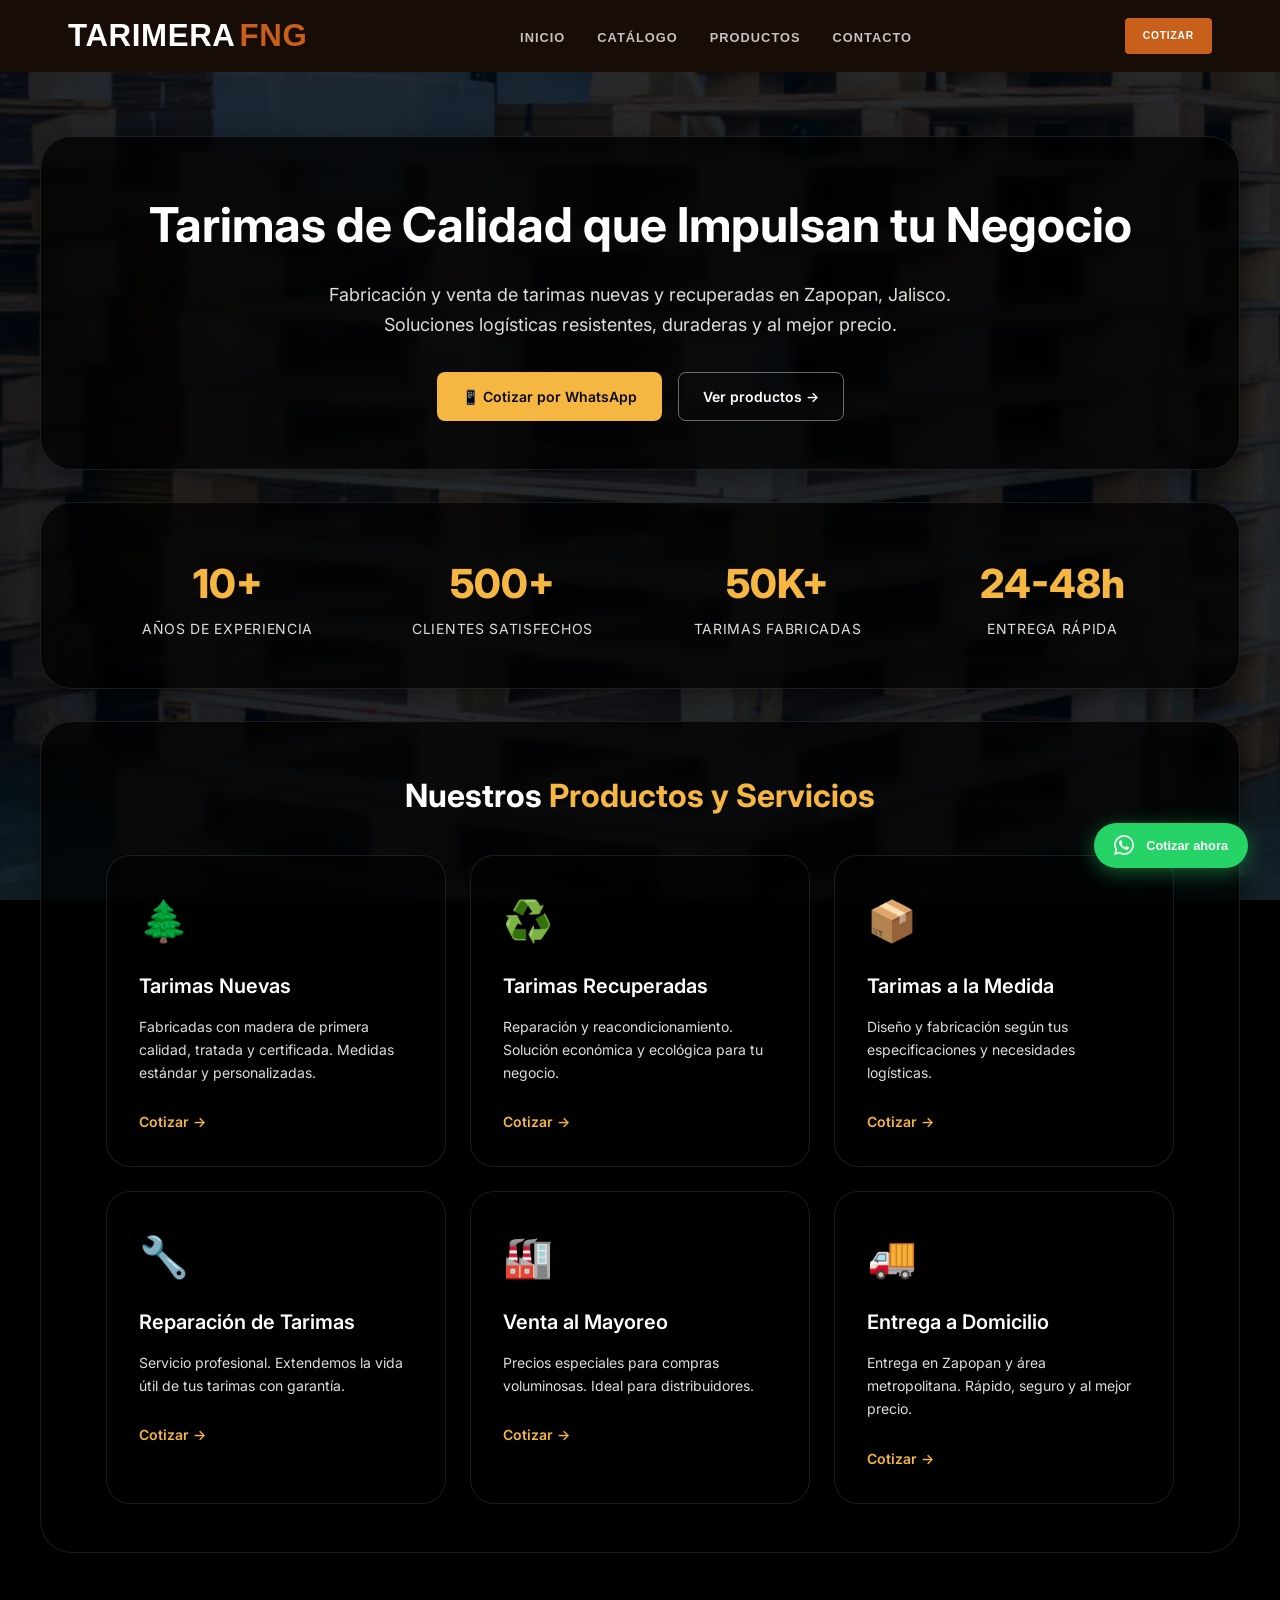
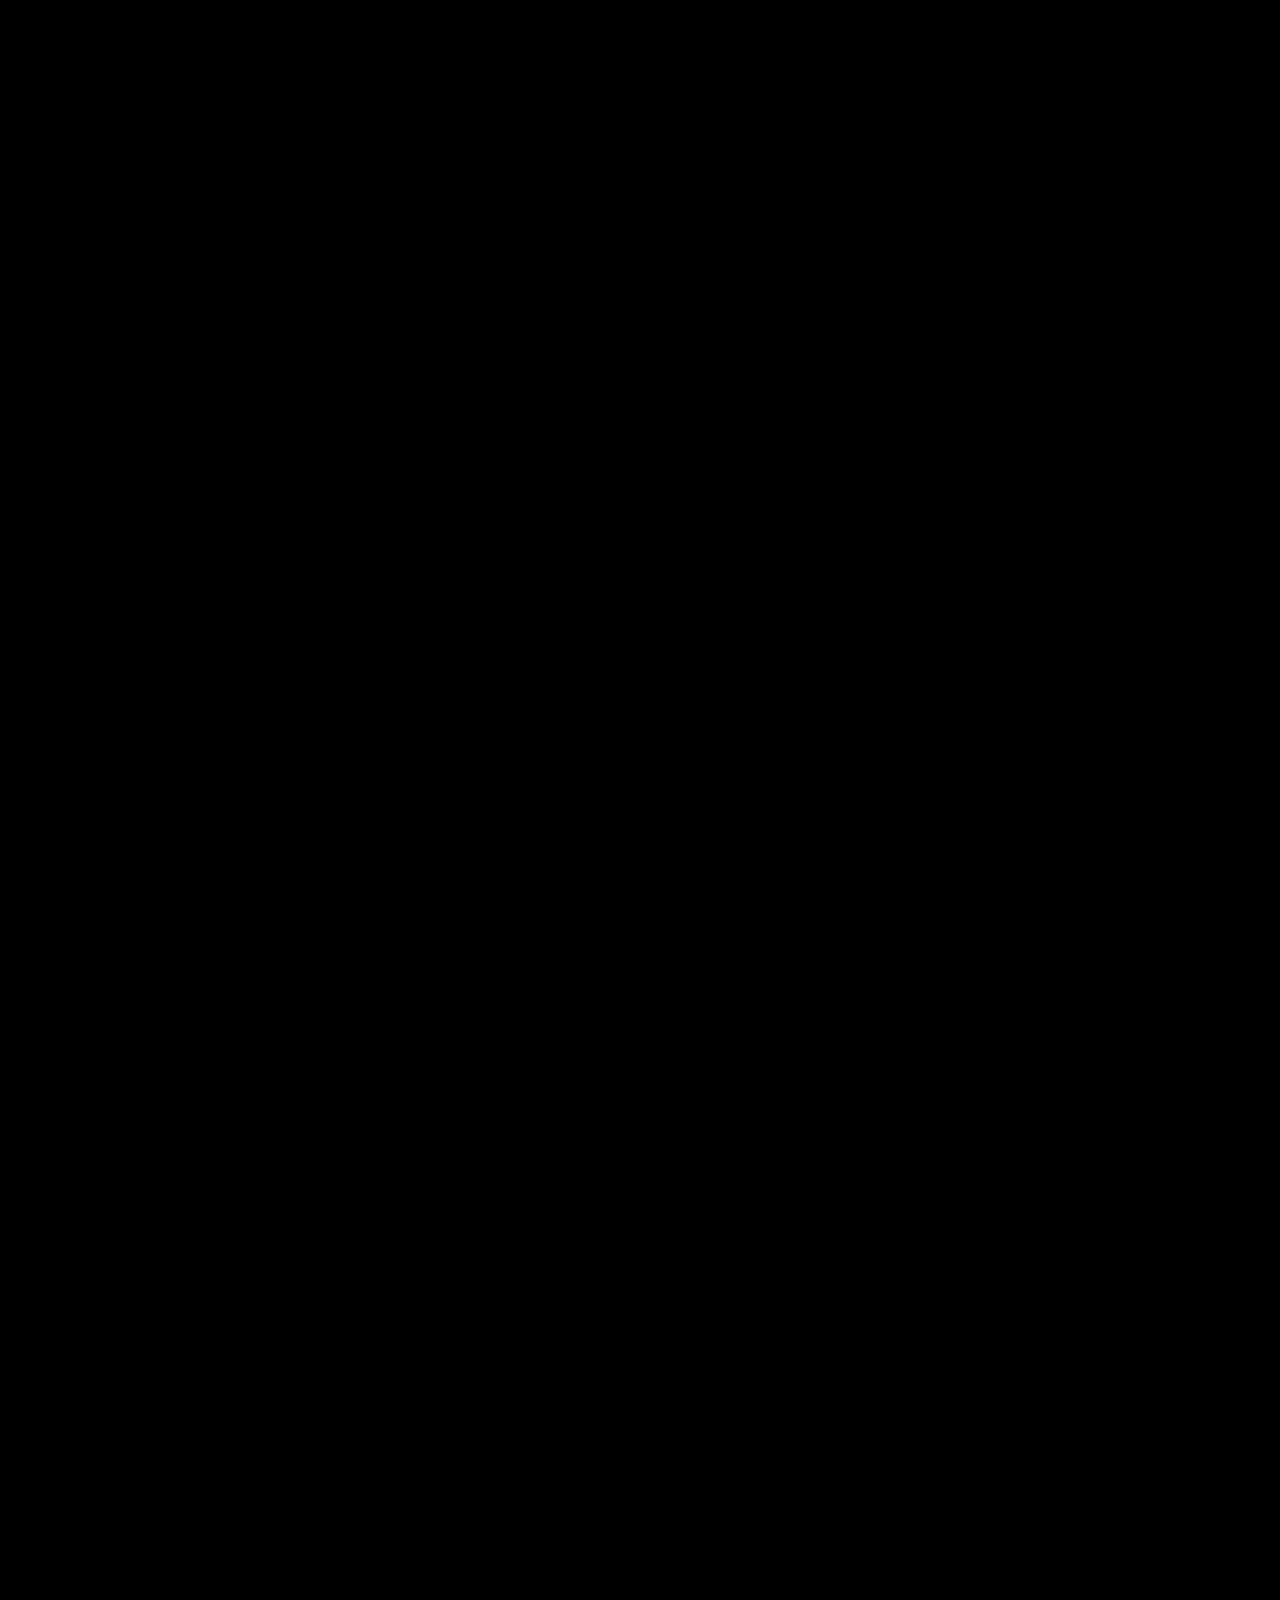
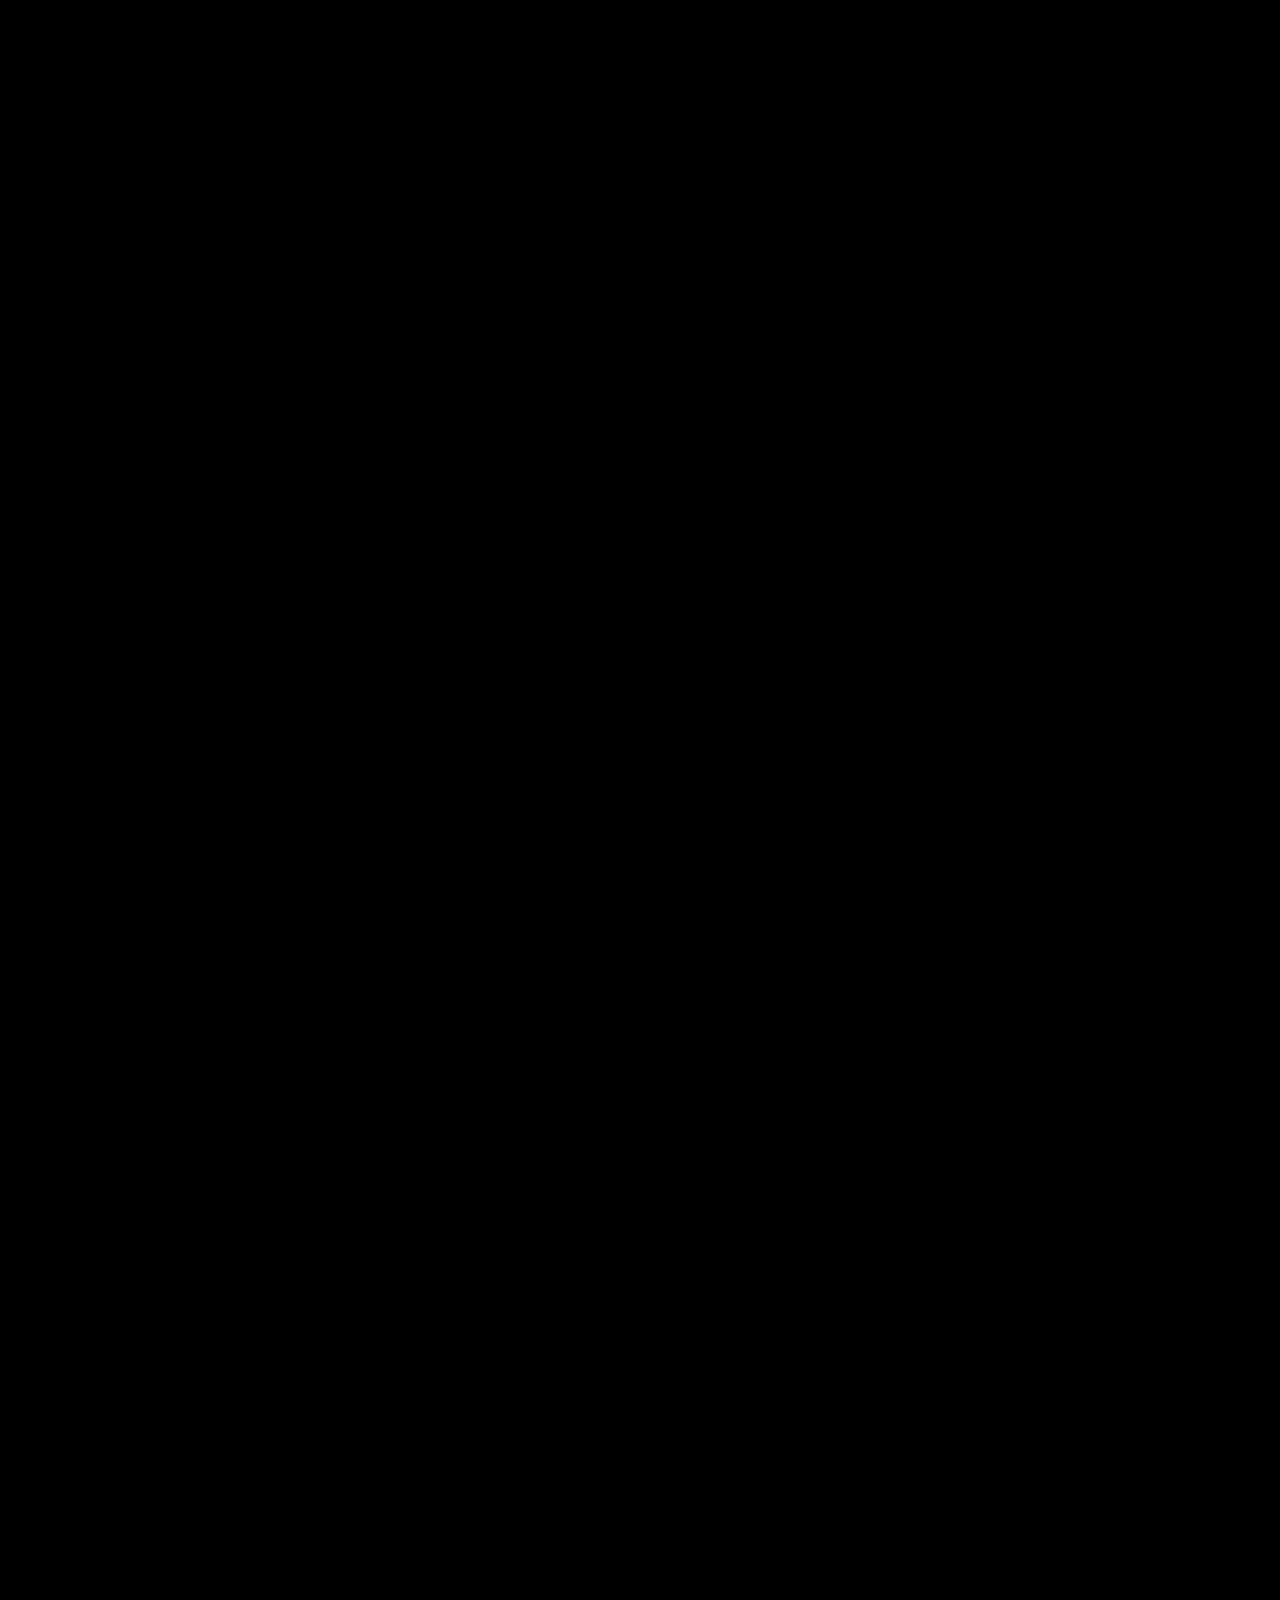
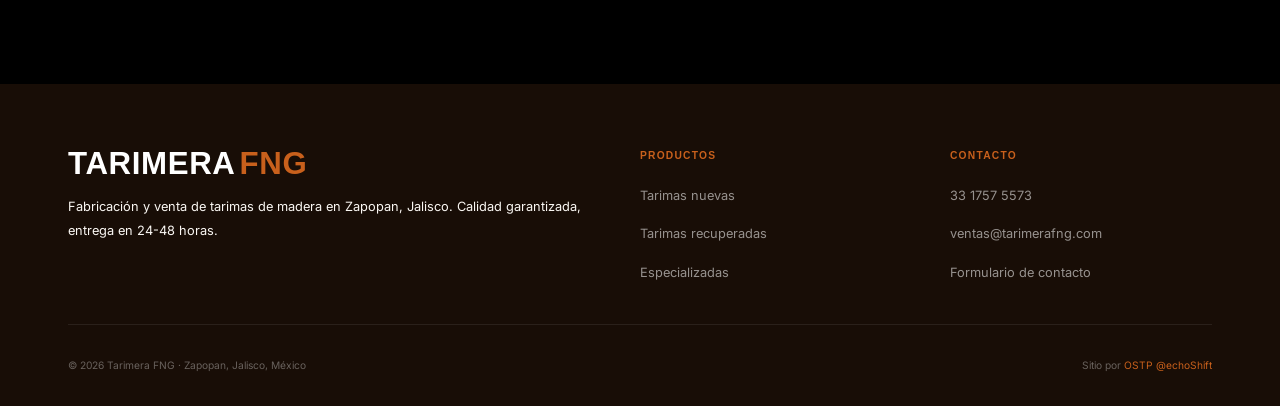
==== landing-tarimas.html @ 9768d84f "tarimas FNG Servicio de Compra Venta de Tarimas de Madera nuevas y Reconstruidas" ====
<!DOCTYPE html>
<html lang="es">
<head>
  <meta charset="UTF-8">
  <meta name="viewport" content="width=device-width, initial-scale=1.0">
  <title>Tarimera FNG · Tarimas de Calidad en Zapopan</title>
  <meta name="description" content="Fabricación y venta de tarimas nuevas y recuperadas en Zapopan, Jalisco. Calidad garantizada, entrega rápida y los mejores precios.">
  <link rel="preconnect" href="https://fonts.googleapis.com">
  <link rel="preconnect" href="https://fonts.gstatic.com" crossorigin>
  <link href="https://fonts.googleapis.com/css2?family=Inter:opsz,wght@14..32,300;14..32,400;14..32,500;14..32,600;14..32,700;14..32,800&display=swap" rel="stylesheet">
  <link rel="stylesheet" href="src/ds/tarimera-ds.css">
  <style>
    /* ---------- VARIABLES ---------- */
    :root {
      --accent: #F5B642;
      --accent-hover: #FFC857;
      --text: #FFFFFF;
      --text-muted: #DDDDDD;
      --card-bg: rgba(0, 0, 0, 0.75);
      --card-border: rgba(255,255,255,0.1);
      --shadow: 0 8px 24px rgba(0,0,0,0.4);
    }

    * {
      margin: 0;
      padding: 0;
      box-sizing: border-box;
    }

    body {
      font-family: 'Inter', sans-serif;
      color: var(--text);
      background: #000; /* fallback */
      overflow-x: hidden;
    }

    /* ---------- FONDO FIJO CON CARRUSEL ---------- */
    .bg-carousel {
      position: fixed;
      top: 0;
      left: 0;
      width: 100%;
      height: 100%;
      z-index: 0;
      overflow: hidden;
    }

    .bg-slide {
      position: absolute;
      top: 0;
      left: 0;
      width: 100%;
      height: 100%;
      background-size: cover;
      background-position: center;
      opacity: 0;
      transition: opacity 1.5s ease-in-out;
    }

    .bg-slide.active {
      opacity: 1;
    }

    /* Overlay oscuro para mejorar legibilidad */
    .bg-overlay {
      position: absolute;
      top: 0;
      left: 0;
      width: 100%;
      height: 100%;
      background: rgba(0, 0, 0, 0.65);
      z-index: 1;
    }

    /* ---------- CONTENIDO SCROLLABLE ---------- */
    .content {
      position: relative;
      z-index: 2;
      padding-top: 72px; /* altura del navbar */
    }

    /* Secciones estilo "card" */
    .section-card {
      background: var(--card-bg);
      backdrop-filter: blur(4px);
      border-radius: 32px;
      margin: 2rem auto;
      padding: 3rem 2rem;
      max-width: 1200px;
      border: 1px solid var(--card-border);
      box-shadow: var(--shadow);
      transition: transform 0.3s ease;
    }

    .section-card:hover {
      transform: translateY(-5px);
    }

    /* Contenedor interno */
    .container {
      max-width: 1100px;
      margin: 0 auto;
      padding: 0 1rem;
    }

    /* Tipografía */
    .section-title {
      font-size: 2rem;
      font-weight: 700;
      text-align: center;
      margin-bottom: 2rem;
    }
    .section-title span {
      color: var(--accent);
    }

    /* Botones */
    .btn {
      display: inline-flex;
      align-items: center;
      gap: 0.5rem;
      padding: 0.75rem 1.5rem;
      border-radius: 8px;
      font-weight: 600;
      font-size: 0.875rem;
      transition: all 0.2s ease;
      text-decoration: none;
      cursor: pointer;
      border: 1px solid transparent;
    }
    .btn-primary {
      background: var(--accent);
      color: #0A0A0A;
    }
    .btn-primary:hover {
      background: var(--accent-hover);
      transform: translateY(-2px);
    }
    .btn-outline {
      border-color: rgba(255,255,255,0.4);
      color: var(--text);
      background: transparent;
    }
    .btn-outline:hover {
      border-color: var(--accent);
      color: var(--accent);
    }

    /* Stats */
    .stats-grid {
      display: grid;
      grid-template-columns: repeat(4, 1fr);
      gap: 2rem;
      text-align: center;
    }
    .stat-number {
      font-size: 2.5rem;
      font-weight: 800;
      color: var(--accent);
    }
    .stat-label {
      font-size: 0.875rem;
      color: var(--text-muted);
      text-transform: uppercase;
      letter-spacing: 0.05em;
    }

    /* Services grid */
    .services-grid {
      display: grid;
      grid-template-columns: repeat(auto-fit, minmax(280px, 1fr));
      gap: 1.5rem;
    }
    .service-card {
      background: rgba(0,0,0,0.5);
      border: 1px solid var(--card-border);
      border-radius: 24px;
      padding: 2rem;
      transition: all 0.3s ease;
    }
    .service-card:hover {
      border-color: var(--accent);
      transform: translateY(-4px);
    }
    .service-icon {
      font-size: 2.5rem;
      margin-bottom: 1rem;
      display: block;
    }
    .service-card h3 {
      font-size: 1.25rem;
      font-weight: 600;
      margin-bottom: 0.75rem;
    }
    .service-card p {
      color: var(--text-muted);
      font-size: 0.875rem;
      margin-bottom: 1.5rem;
    }
    .service-link {
      color: var(--accent);
      text-decoration: none;
      font-weight: 600;
      font-size: 0.875rem;
      display: inline-flex;
      align-items: center;
      gap: 0.5rem;
    }

    /* Process steps */
    .process-steps {
      display: grid;
      grid-template-columns: repeat(4, 1fr);
      gap: 2rem;
      text-align: center;
    }
    .step-number {
      width: 48px;
      height: 48px;
      background: var(--accent);
      color: #0A0A0A;
      border-radius: 50%;
      display: flex;
      align-items: center;
      justify-content: center;
      font-weight: 800;
      font-size: 1.25rem;
      margin: 0 auto 1rem;
    }
    .step h3 {
      font-size: 1.125rem;
      margin-bottom: 0.5rem;
    }
    .step p {
      color: var(--text-muted);
      font-size: 0.875rem;
    }

    /* Features */
    .features {
      display: grid;
      grid-template-columns: repeat(auto-fit, minmax(250px, 1fr));
      gap: 2rem;
    }
    .feature {
      display: flex;
      align-items: start;
      gap: 1rem;
    }
    .feature-icon {
      font-size: 2rem;
      flex-shrink: 0;
    }
    .feature h3 {
      font-size: 1.125rem;
      margin-bottom: 0.5rem;
    }
    .feature p {
      color: var(--text-muted);
      font-size: 0.875rem;
    }

    /* Testimonials */
    .testimonial-grid {
      display: grid;
      grid-template-columns: repeat(auto-fit, minmax(280px, 1fr));
      gap: 1.5rem;
    }
    .testimonial {
      background: rgba(0,0,0,0.5);
      border: 1px solid var(--card-border);
      border-radius: 24px;
      padding: 2rem;
    }
    .stars {
      color: var(--accent);
      margin-bottom: 1rem;
      letter-spacing: 2px;
    }
    .testimonial p {
      color: var(--text-muted);
      font-size: 0.9375rem;
      margin-bottom: 1.5rem;
    }
    .testimonial-author {
      font-weight: 600;
    }
    .testimonial-author small {
      color: var(--text-muted);
      font-size: 0.75rem;
      display: block;
    }

    /* FAQ */
    .faq-item {
      border-bottom: 1px solid var(--card-border);
      max-width: 800px;
      margin: 0 auto;
    }
    .faq-question {
      padding: 1.25rem 0;
      display: flex;
      justify-content: space-between;
      align-items: center;
      cursor: pointer;
      font-weight: 600;
    }
    .faq-question span {
      color: var(--accent);
      font-size: 1.5rem;
    }
    .faq-answer {
      padding-bottom: 1.25rem;
      color: var(--text-muted);
      display: none;
    }

    /* Contact form */
    .contact-form {
      max-width: 600px;
      margin: 2rem auto;
      background: rgba(0,0,0,0.6);
      padding: 2rem;
      border-radius: 24px;
      text-align: left;
    }
    .form-group {
      margin-bottom: 1.25rem;
    }
    .form-group label {
      display: block;
      margin-bottom: 0.5rem;
      font-size: 0.875rem;
      font-weight: 500;
    }
    .form-group input,
    .form-group select,
    .form-group textarea {
      width: 100%;
      padding: 0.75rem;
      background: rgba(255,255,255,0.1);
      border: 1px solid var(--card-border);
      border-radius: 8px;
      color: var(--text);
      font-family: inherit;
    }
    .form-group input:focus,
    .form-group select:focus,
    .form-group textarea:focus {
      outline: none;
      border-color: var(--accent);
    }
    .form-group textarea {
      resize: vertical;
      min-height: 100px;
    }

    /* Responsive */
    @media (max-width: 768px) {
      .stats-grid,
      .process-steps {
        grid-template-columns: repeat(2, 1fr);
        gap: 1.5rem;
      }
      .section-title {
        font-size: 1.75rem;
      }
      .section-card {
        margin: 1rem;
        padding: 2rem 1.5rem;
      }
    }
    @media (max-width: 480px) {
      .stats-grid,
      .process-steps {
        grid-template-columns: 1fr;
      }
    }
  </style>
</head>
<body>

  <!-- FONDO FIJO CON CARRUSEL -->
  <div class="bg-carousel">
    <div class="bg-slide" style="background-image: url('src/img/slides/tarimas-de-madera-en-guadalajara-jalisco.jpg');"></div>
    <div class="bg-slide" style="background-image: url('src/img/slides/tarimas-de-madera.jpg');"></div>
    <div class="bg-slide" style="background-image: url('src/img/slides/transporte-de-tarimas-de-madera.jpg');"></div>
    <div class="bg-overlay"></div>
  </div>

  <!-- CONTENIDO SCROLLABLE -->
  <div class="content">

    <!-- NAVBAR (se mantiene con fondo sólido para legibilidad) -->
    <header class="tn-nav" id="tn-nav">
      <div class="tn-nav-inner">
        <a href="index.html" class="tn-logo">Tarimera <span class="tn-logo-accent">FNG</span></a>
        <ul class="tn-nav-links">
          <li><a href="index.html">Inicio</a></li>
          <li><a href="catalogo-funnel.html">Catálogo</a></li>
          <li><a href="landing-tarimas.html">Productos</a></li>
          <li><a href="contacto.html">Contacto</a></li>
        </ul>
        <a href="https://wa.me/523317575573?text=Hola%2C%20quiero%20cotizar" class="tn-btn tn-btn-primary tn-btn-sm">Cotizar</a>
      </div>
    </header>

    <!-- HERO (sección de bienvenida) -->
    <div class="section-card" style="text-align: center; margin-top: 4rem;">
      <div class="container">
        <h1 style="font-size: 3rem; margin-bottom: 1rem;">Tarimas de Calidad que Impulsan tu Negocio</h1>
        <p style="font-size: 1.125rem; color: var(--text-muted); max-width: 700px; margin: 0 auto 2rem;">Fabricación y venta de tarimas nuevas y recuperadas en Zapopan, Jalisco. Soluciones logísticas resistentes, duraderas y al mejor precio.</p>
        <div style="display: flex; gap: 1rem; justify-content: center; flex-wrap: wrap;">
          <a href="https://wa.me/523317575573?text=Hola%2C%20quiero%20una%20cotizaci%C3%B3n%20de%20tarimas" class="btn btn-primary" target="_blank">📱 Cotizar por WhatsApp</a>
          <a href="#servicios" class="btn btn-outline">Ver productos →</a>
        </div>
      </div>
    </div>

    <!-- STATS -->
    <div class="section-card">
      <div class="container">
        <div class="stats-grid">
          <div><div class="stat-number">10+</div><div class="stat-label">Años de experiencia</div></div>
          <div><div class="stat-number">500+</div><div class="stat-label">Clientes satisfechos</div></div>
          <div><div class="stat-number">50K+</div><div class="stat-label">Tarimas fabricadas</div></div>
          <div><div class="stat-number">24-48h</div><div class="stat-label">Entrega rápida</div></div>
        </div>
      </div>
    </div>

    <!-- SERVICES -->
    <div id="servicios" class="section-card">
      <div class="container">
        <h2 class="section-title">Nuestros <span>Productos y Servicios</span></h2>
        <div class="services-grid">
          <div class="service-card"><span class="service-icon">🌲</span><h3>Tarimas Nuevas</h3><p>Fabricadas con madera de primera calidad, tratada y certificada. Medidas estándar y personalizadas.</p><a href="#contacto" class="service-link">Cotizar →</a></div>
          <div class="service-card"><span class="service-icon">♻️</span><h3>Tarimas Recuperadas</h3><p>Reparación y reacondicionamiento. Solución económica y ecológica para tu negocio.</p><a href="#contacto" class="service-link">Cotizar →</a></div>
          <div class="service-card"><span class="service-icon">📦</span><h3>Tarimas a la Medida</h3><p>Diseño y fabricación según tus especificaciones y necesidades logísticas.</p><a href="#contacto" class="service-link">Cotizar →</a></div>
          <div class="service-card"><span class="service-icon">🔧</span><h3>Reparación de Tarimas</h3><p>Servicio profesional. Extendemos la vida útil de tus tarimas con garantía.</p><a href="#contacto" class="service-link">Cotizar →</a></div>
          <div class="service-card"><span class="service-icon">🏭</span><h3>Venta al Mayoreo</h3><p>Precios especiales para compras voluminosas. Ideal para distribuidores.</p><a href="#contacto" class="service-link">Cotizar →</a></div>
          <div class="service-card"><span class="service-icon">🚚</span><h3>Entrega a Domicilio</h3><p>Entrega en Zapopan y área metropolitana. Rápido, seguro y al mejor precio.</p><a href="#contacto" class="service-link">Cotizar →</a></div>
        </div>
      </div>
    </div>

    <!-- PROCESS -->
    <div id="proceso" class="section-card">
      <div class="container">
        <h2 class="section-title">¿Cómo <span>Trabajamos?</span></h2>
        <div class="process-steps">
          <div class="step"><div class="step-number">1</div><h3>Cotización</h3><p>Nos contactas. Analizamos tus necesidades y te damos el mejor precio en minutos.</p></div>
          <div class="step"><div class="step-number">2</div><h3>Producción</h3><p>Fabricamos o preparamos tus tarimas con altos estándares de calidad.</p></div>
          <div class="step"><div class="step-number">3</div><h3>Entrega</h3><p>Te entregamos en 24-48 horas en tu domicilio o negocio.</p></div>
          <div class="step"><div class="step-number">4</div><h3>Satisfacción</h3><p>Garantizamos la calidad. Tu satisfacción es nuestra prioridad.</p></div>
        </div>
      </div>
    </div>

    <!-- WHY US -->
    <div class="section-card">
      <div class="container">
        <h2 class="section-title">¿Por Qué Elegir <span>Tarimera FNG?</span></h2>
        <div class="features">
          <div class="feature"><div class="feature-icon">✓</div><div><h3>Calidad Garantizada</h3><p>Madera seleccionada y tratada. Estándares internacionales de resistencia.</p></div></div>
          <div class="feature"><div class="feature-icon">⚡</div><div><h3>Entrega Rápida</h3><p>Entregamos en 24-48 horas en la zona metropolitana.</p></div></div>
          <div class="feature"><div class="feature-icon">💰</div><div><h3>Mejores Precios</h3><p>Competimos en precio sin comprometer la calidad.</p></div></div>
          <div class="feature"><div class="feature-icon">🎯</div><div><h3>Personalización</h3><p>Fabricamos a la medida exacta que necesitas.</p></div></div>
          <div class="feature"><div class="feature-icon">🌱</div><div><h3>Compromiso Ecológico</h3><p>Madera sostenible. Reciclamos y reparamos para reducir desperdicios.</p></div></div>
          <div class="feature"><div class="feature-icon">🤝</div><div><h3>Atención Personalizada</h3><p>Te asesoramos directamente, sin intermediarios.</p></div></div>
        </div>
      </div>
    </div>

    <!-- TESTIMONIALS -->
    <div id="clientes" class="section-card">
      <div class="container">
        <h2 class="section-title">Lo que dicen <span>nuestros clientes</span></h2>
        <div class="testimonial-grid">
          <div class="testimonial"><div class="stars">★★★★★</div><p>"Excelente calidad. Las he comprado por más de 2 años y siempre cumplen. Entrega rápida y precio competitivo."</p><div class="testimonial-author">Roberto Sánchez <small>Dueño de Bodega · Zapopan</small></div></div>
          <div class="testimonial"><div class="stars">★★★★★</div><p>"Necesitaba tarimas personalizadas y me las hicieron exactas. Muy profesionales. Ya soy cliente fijo."</p><div class="testimonial-author">María González <small>Productora de Alimentos · Guadalajara</small></div></div>
          <div class="testimonial"><div class="stars">★★★★★</div><p>"El servicio de reparación es excelente. Recuperaron tarimas que pensé que ya no servían. Ahorré mucho dinero."</p><div class="testimonial-author">Carlos Mendoza <small>Logística · Tlaquepaque</small></div></div>
        </div>
      </div>
    </div>

    <!-- FAQ -->
    <div id="faq" class="section-card">
      <div class="container">
        <h2 class="section-title">Preguntas <span>Frecuentes</span></h2>
        <div class="faq-item"><div class="faq-question" onclick="toggleFaq(this)">¿Cuáles son las medidas estándar?<span>+</span></div><div class="faq-answer"><p>Trabajamos con 120x100 cm, 120x80 cm, 100x100 cm y 120x120 cm. También fabricamos a medida.</p></div></div>
        <div class="faq-item"><div class="faq-question" onclick="toggleFaq(this)">¿Cuál es el tiempo de entrega?<span>+</span></div><div class="faq-answer"><p>Para stock: 24-48h. Para personalizados o mayoreo: 3-5 días hábiles.</p></div></div>
        <div class="faq-item"><div class="faq-question" onclick="toggleFaq(this)">¿Hacen entregas fuera de Zapopan?<span>+</span></div><div class="faq-answer"><p>Sí, en toda el área metropolitana de Guadalajara. El costo depende de ubicación y volumen.</p></div></div>
        <div class="faq-item"><div class="faq-question" onclick="toggleFaq(this)">¿Venden al mayoreo?<span>+</span></div><div class="faq-answer"><p>Sí, precios especiales para +50 tarimas. Contáctanos para cotización preferencial.</p></div></div>
        <div class="faq-item"><div class="faq-question" onclick="toggleFaq(this)">¿Tienen garantía?<span>+</span></div><div class="faq-answer"><p>Tarimas nuevas: garantía de fabricación. Recuperadas/reparadas: 30 días de garantía.</p></div></div>
        <div class="faq-item"><div class="faq-question" onclick="toggleFaq(this)">¿Aceptan pedidos urgentes?<span>+</span></div><div class="faq-answer"><p>Sí. Contáctanos por WhatsApp al 33 2263 1883 y haremos lo posible por atenderte el mismo día.</p></div></div>
      </div>
    </div>

    <!-- CONTACT -->
    <div id="contacto" class="section-card" style="margin-bottom: 4rem;">
      <div class="container">
        <h2 class="section-title">Solicita tu <span>Cotización Gratis</span></h2>
        <p style="color: var(--text-muted); text-align: center; max-width: 600px; margin: 0 auto 2rem;">Completa el formulario y te contactamos en menos de 30 minutos</p>
        <div class="contact-form">
          <form id="contactForm">
            <div class="form-group"><label for="nombre">Nombre completo *</label><input type="text" id="nombre" name="nombre" required placeholder="Tu nombre"></div>
            <div class="form-group"><label for="telefono">Teléfono o WhatsApp *</label><input type="tel" id="telefono" name="telefono" required placeholder="33 1234 5678"></div>
            <div class="form-group"><label for="email">Correo electrónico</label><input type="email" id="email" name="email" placeholder="tu@email.com"></div>
            <div class="form-group"><label for="tipo">Tipo de tarima *</label><select id="tipo" name="tipo" required><option value="">Selecciona</option><option value="nuevas">Tarimas Nuevas</option><option value="recuperadas">Recuperadas</option><option value="personalizadas">Personalizadas</option><option value="reparacion">Reparación</option><option value="mayoreo">Mayoreo (+50)</option></select></div>
            <div class="form-group"><label for="cantidad">Cantidad aproximada</label><input type="number" id="cantidad" name="cantidad" placeholder="¿Cuántas tarimas?"></div>
            <div class="form-group"><label for="mensaje">Mensaje adicional</label><textarea id="mensaje" name="mensaje" placeholder="Cuéntanos más..."></textarea></div>
            <button type="submit" class="btn btn-primary" style="width:100%; justify-content:center;">📱 Enviar por WhatsApp</button>
            <p style="margin-top:1rem; font-size:0.75rem; text-align:center; color:var(--text-muted);">✓ Respuesta en menos de 30 minutos · ✓ Sin compromiso</p>
          </form>
        </div>
        <div style="margin-top:3rem; text-align:center;">
          <p style="font-size:1.125rem; margin-bottom:1rem;">📍 Visítanos</p>
          <p><strong>C. Amapola SN, La Magdalena<br>45200 Zapopan, Jalisco</strong></p>
          <p style="margin-top:1rem;">📞 <a href="tel:3317575573" style="color:var(--accent);">33 1757 5573</a></p>
          <p>🕐 <strong>Horario:</strong> Lunes a Viernes 9:00 AM - 6:00 PM</p>
        </div>
      </div>
    </div>

    <!-- FOOTER (con fondo sólido) -->
    <footer class="tn-footer">
      <div class="tn-container">
        <div class="tn-footer-grid">
          <div>
            <a href="index.html" class="tn-logo" style="margin-bottom:1rem;display:inline-flex">Tarimera <span class="tn-logo-accent">FNG</span></a>
            <p class="tn-footer-brand">Fabricación y venta de tarimas de madera en Zapopan, Jalisco. Calidad garantizada, entrega en 24-48 horas.</p>
          </div>
          <div>
            <p class="tn-footer-heading">Productos</p>
            <ul class="tn-footer-links">
              <li><a href="catalogo-funnel.html">Tarimas nuevas</a></li>
              <li><a href="catalogo-funnel.html?f=recuperadas">Tarimas recuperadas</a></li>
              <li><a href="catalogo-funnel.html?f=especializadas">Especializadas</a></li>
            </ul>
          </div>
          <div>
            <p class="tn-footer-heading">Contacto</p>
            <ul class="tn-footer-links">
              <li><a href="tel:3317575573">33 1757 5573</a></li>
              <li><a href="mailto:ventas@tarimerafng.com">ventas@tarimerafng.com</a></li>
              <li><a href="contacto.html">Formulario de contacto</a></li>
            </ul>
          </div>
        </div>
        <div class="tn-footer-copy">
          <span>© 2026 Tarimera FNG · Zapopan, Jalisco, México</span>
          <span>Sitio por <a href="https://wa.me/523317575573" style="color:var(--tn-amber)">OSTP @echoShift</a></span>
        </div>
      </div>
    </footer>
  </div>

  <!-- BOTÓN FLOTANTE WHATSAPP -->
  <a href="https://wa.me/523317575573?text=Hola%20Tarimera%20FNG%2C%20quiero%20cotizar%20tarimas"
     class="tn-wa-float"
     target="_blank"
     rel="noopener noreferrer"
     aria-label="Contactar por WhatsApp">
    <svg viewBox="0 0 24 24" fill="currentColor" xmlns="http://www.w3.org/2000/svg">
      <path d="M17.472 14.382c-.297-.149-1.758-.867-2.03-.967-.273-.099-.471-.148-.67.15-.197.297-.767.966-.94 1.164-.173.199-.347.223-.644.075-.297-.15-1.255-.463-2.39-1.475-.883-.788-1.48-1.761-1.653-2.059-.173-.297-.018-.458.13-.606.134-.133.298-.347.446-.52.149-.174.198-.298.298-.497.099-.198.05-.371-.025-.52-.075-.149-.669-1.612-.916-2.207-.242-.579-.487-.5-.669-.51a12.8 12.8 0 0 0-.57-.01c-.198 0-.52.074-.792.372-.272.297-1.04 1.016-1.04 2.479 0 1.462 1.065 2.875 1.213 3.074.149.198 2.096 3.2 5.077 4.487.709.306 1.262.489 1.694.625.712.227 1.36.195 1.871.118.571-.085 1.758-.719 2.006-1.413.248-.694.248-1.289.173-1.413-.074-.124-.272-.198-.57-.347m-5.421 7.403h-.004a9.87 9.87 0 0 1-5.031-1.378l-.361-.214-3.741.982.998-3.648-.235-.374a9.86 9.86 0 0 1-1.51-5.26c.001-5.45 4.436-9.884 9.888-9.884 2.64 0 5.122 1.03 6.988 2.898a9.825 9.825 0 0 1 2.893 6.994c-.003 5.45-4.437 9.884-9.885 9.884m8.413-18.297A11.815 11.815 0 0 0 12.05 0C5.495 0 .16 5.335.157 11.892c0 2.096.547 4.142 1.588 5.945L.057 24l6.305-1.654a11.882 11.882 0 0 0 5.683 1.448h.005c6.554 0 11.89-5.335 11.893-11.893a11.821 11.821 0 0 0-3.48-8.413z"/>
    </svg>
    Cotizar ahora
  </a>

  <script src="src/ds/tarimera-ds.js"></script>
  <script>
    // Carrusel de fondo fijo
    const slides = document.querySelectorAll('.bg-slide');
    let current = 0;

    function showSlide(index) {
      slides.forEach((slide, i) => {
        slide.classList.toggle('active', i === index);
      });
    }

    function nextSlide() {
      current = (current + 1) % slides.length;
      showSlide(current);
    }

    showSlide(0);
    setInterval(nextSlide, 30000); // cada 30 segundos

    // FAQ toggle
    function toggleFaq(el) {
      const item = el.closest('.faq-item');
      const answer = item.querySelector('.faq-answer');
      const isOpen = answer.style.display === 'block';
      answer.style.display = isOpen ? 'none' : 'block';
      el.querySelector('span').textContent = isOpen ? '+' : '−';
    }
    document.querySelectorAll('.faq-answer').forEach(a => a.style.display = 'none');

    // Formulario a WhatsApp
    document.getElementById('contactForm').addEventListener('submit', function(e) {
      e.preventDefault();
      const nombre = document.getElementById('nombre').value;
      const telefono = document.getElementById('telefono').value;
      const tipo = document.getElementById('tipo').value;
      const cantidad = document.getElementById('cantidad').value;
      const mensaje = document.getElementById('mensaje').value;
      const text = `Hola%2C%20quiero%20cotizar%3A%0A%0A📛%20Nombre%3A%20${nombre}%0A📞%20Tel%3A%20${telefono}%0A📦%20Tipo%3A%20${tipo}%0A🔢%20Cantidad%3A%20${cantidad}%0A💬%20Mensaje%3A%20${mensaje}`;
      window.open(`https://wa.me/523317575573?text=${text}`, '_blank');
    });
  </script>
</body>
</html>
---- src/ds/tarimera-ds.css ----
/* ════════════════════════════════════════════════════════════════
               TARIMERA FNG · Design System v1.0
               OSTP @echoShift · Zapopan, Jalisco · 2026
               ────────────────────────────────────────────────────────────────
               USO: incluir en <head> después del snippet de Google Fonts
               <link rel="stylesheet" href="src/ds/tarimera-ds.css">
               ════════════════════════════════════════════════════════════════ */


            /* ── 1. TOKENS DE COLOR ─────────────────────────────────────────
               Paleta refinada a partir de la base marrón original.
               Nomenclatura semántica: --tn-[nombre]
               tn = tarimera namespace
               ──────────────────────────────────────────────────────────────── */
            :root {

              /* · Caoba · Color primario de marca
                   Refinado de #8B4513 → más profundo, menos "saddlebrown genérico" */
              --tn-mahogany:        #7A3B1E;
              --tn-mahogany-dk:     #5C2A12;
              --tn-mahogany-lt:     #A05030;
              --tn-mahogany-xlt:    #C4835A;

              /* · Ámbar · Secundario / CTAs de acción
                   Refinado de #D2691E → más vibrante, más invitante */
              --tn-amber:           #C8601C;
              --tn-amber-hover:     #E8753A;
              --tn-amber-muted:     #F0A070;

              /* · Pino · Acento verde · Disponibilidad / éxito / naturaleza */
              --tn-pine:            #1A6B2C;
              --tn-pine-lt:         #25883A;
              --tn-pine-bg:         #EBF5EE;

              /* · Corteza · Fondos oscuros · Navbars, heroes, footers */
              --tn-bark:            #180D06;
              --tn-bark-2:          #2A1610;
              --tn-bark-3:          #3D2218;

              /* · Texturas claras · Fondos, superficies, separadores */
              --tn-grain:           #F9F3EC;   /* fondo base cálido */
              --tn-sawdust:         #EDE2D0;   /* superficie alternada */
              --tn-plank:           #D4BFA1;   /* borde / separador */
              --tn-straw:           #BEA888;   /* texto terciario */

              /* · Blancos y negros */
              --tn-white:           #FFFFFF;
              --tn-off-white:       #FAF7F3;
              --tn-text:            #1C0F07;   /* texto primario */
              --tn-text-2:          #4A2E1A;   /* texto secundario */
              --tn-text-muted:      #7D5A40;   /* texto terciario */


              /* ── 2. TIPOGRAFÍA ───────────────────────────────────────────
                 Oswald (industrial, condensed) + Source Serif 4 (calidez, oficio)
                 Cargan vía el snippet de Google Fonts
                 ──────────────────────────────────────────────────────────── */
              --tn-font-display:    'Oswald', sans-serif;
              --tn-font-body:       'Source Serif 4', serif;
              --tn-font-ui:         'DM Sans', sans-serif;   /* botones, labels, nav */

              /* Escala tipográfica (Major Third · 1.250×) */
              --tn-text-xs:         0.64rem;    /*  10.24px */
              --tn-text-sm:         0.8rem;     /*  12.8px  */
              --tn-text-base:       1rem;       /*  16px    */
              --tn-text-md:         1.25rem;    /*  20px    */
              --tn-text-lg:         1.563rem;   /*  25px    */
              --tn-text-xl:         1.953rem;   /*  31px    */
              --tn-text-2xl:        2.441rem;   /*  39px    */
              --tn-text-3xl:        3.052rem;   /*  49px    */
              --tn-text-hero:       4.5rem;     /*  72px    */
              --tn-text-display:    6.5rem;     /* 104px    */

              /* Line heights */
              --tn-leading-tight:   1.15;
              --tn-leading-snug:    1.35;
              --tn-leading-base:    1.65;
              --tn-leading-loose:   1.85;


              /* ── 3. SPACING ──────────────────────────────────────────────
                 Escala de 4px base
                 ──────────────────────────────────────────────────────────── */
              --tn-space-1:         0.25rem;    /*  4px */
              --tn-space-2:         0.5rem;     /*  8px */
              --tn-space-3:         0.75rem;    /* 12px */
              --tn-space-4:         1rem;       /* 16px */
              --tn-space-5:         1.25rem;    /* 20px */
              --tn-space-6:         1.5rem;     /* 24px */
              --tn-space-8:         2rem;       /* 32px */
              --tn-space-10:        2.5rem;     /* 40px */
              --tn-space-12:        3rem;       /* 48px */
              --tn-space-16:        4rem;       /* 64px */
              --tn-space-20:        5rem;       /* 80px */
              --tn-space-24:        6rem;       /* 96px */
              --tn-space-32:        8rem;       /* 128px */


              /* ── 4. RADIOS ───────────────────────────────────────────────*/
              --tn-radius-sm:       4px;
              --tn-radius-md:       8px;
              --tn-radius-lg:       14px;
              --tn-radius-xl:       20px;
              --tn-radius-pill:     999px;


              /* ── 5. SOMBRAS ──────────────────────────────────────────────*/
              --tn-shadow-xs:       0 1px 3px rgba(24,13,6,0.08);
              --tn-shadow-sm:       0 2px 8px  rgba(24,13,6,0.10);
              --tn-shadow-md:       0 4px 16px rgba(24,13,6,0.12);
              --tn-shadow-lg:       0 8px 28px rgba(24,13,6,0.15);
              --tn-shadow-xl:       0 16px 48px rgba(24,13,6,0.20);
              --tn-shadow-glow-amber: 0 0 0 3px rgba(200,96,28,0.25);
              --tn-shadow-glow-pine:  0 0 0 3px rgba(26,107,44,0.25);


              /* ── 6. TRANSICIONES ─────────────────────────────────────────*/
              --tn-ease:            cubic-bezier(0.25, 0.1, 0.25, 1);
              --tn-ease-out:        cubic-bezier(0, 0, 0.2, 1);
              --tn-ease-spring:     cubic-bezier(0.34, 1.56, 0.64, 1);
              --tn-transition-fast: 150ms var(--tn-ease);
              --tn-transition-base: 250ms var(--tn-ease-out);
              --tn-transition-slow: 400ms var(--tn-ease-out);


              /* ── 7. LAYOUT ───────────────────────────────────────────────*/
              --tn-container:       1240px;
              --tn-container-sm:    840px;
              --tn-container-xs:    640px;
              --tn-nav-height:      72px;
              --tn-section-y:       var(--tn-space-24);
              --tn-section-x:       clamp(1.25rem, 5vw, 3rem);


              /* ── 8. Z-INDEX ──────────────────────────────────────────────*/
              --tn-z-base:          1;
              --tn-z-raised:        10;
              --tn-z-nav:           100;
              --tn-z-overlay:       200;
              --tn-z-modal:         300;
              --tn-z-toast:         400;
            }


            /* ── RESET / BASE ───────────────────────────────────────────────── */
            *, *::before, *::after {
              margin: 0;
              padding: 0;
              box-sizing: border-box;
            }

            html {
              scroll-behavior: smooth;
              font-size: 16px;
              -webkit-font-smoothing: antialiased;
              -moz-osx-font-smoothing: grayscale;
              text-rendering: optimizeLegibility;
            }

            body {
              font-family: var(--tn-font-body);
              font-size: var(--tn-text-base);
              line-height: var(--tn-leading-base);
              color: var(--tn-text);
              background: var(--tn-grain);
              overflow-x: hidden;
            }

            img, video, svg {
              display: block;
              max-width: 100%;
            }

            a {
              color: inherit;
              text-decoration: none;
            }

            button {
              cursor: pointer;
              font-family: var(--tn-font-ui);
              border: none;
              background: none;
            }

            input, textarea, select {
              font-family: var(--tn-font-ui);
              font-size: var(--tn-text-base);
            }


            /* ── CONTENEDORES ───────────────────────────────────────────────── */
            .tn-container {
              width: 100%;
              max-width: var(--tn-container);
              margin: 0 auto;
              padding-inline: var(--tn-section-x);
            }

            .tn-container-sm {
              max-width: var(--tn-container-sm);
            }

            .tn-container-xs {
              max-width: var(--tn-container-xs);
            }


            /* ── TIPOGRAFÍA ─────────────────────────────────────────────────── */

            /* Display: Oswald en mayúsculas + letter-spacing ajustado */
            .tn-display {
              font-family: var(--tn-font-display);
              font-size: clamp(var(--tn-text-3xl), 8vw, var(--tn-text-display));
              font-weight: 700;
              line-height: var(--tn-leading-tight);
              letter-spacing: -0.01em;
              text-transform: uppercase;
              color: var(--tn-text);
            }

            .tn-hero-title {
              font-family: var(--tn-font-display);
              font-size: clamp(var(--tn-text-2xl), 6.5vw, var(--tn-text-hero));
              font-weight: 700;
              line-height: var(--tn-leading-tight);
              letter-spacing: -0.01em;
              text-transform: uppercase;
              color: var(--tn-white);
            }

            .tn-h1 {
              font-family: var(--tn-font-display);
              font-size: clamp(var(--tn-text-xl), 4.5vw, var(--tn-text-3xl));
              font-weight: 600;
              line-height: var(--tn-leading-snug);
              text-transform: uppercase;
              letter-spacing: 0.02em;
            }

            .tn-h2 {
              font-family: var(--tn-font-display);
              font-size: clamp(var(--tn-text-lg), 3vw, var(--tn-text-2xl));
              font-weight: 600;
              line-height: var(--tn-leading-snug);
              text-transform: uppercase;
              letter-spacing: 0.02em;
            }

            .tn-h3 {
              font-family: var(--tn-font-display);
              font-size: var(--tn-text-xl);
              font-weight: 500;
              text-transform: uppercase;
              letter-spacing: 0.03em;
            }

            .tn-body-lg {
              font-size: var(--tn-text-md);
              line-height: var(--tn-leading-loose);
              color: var(--tn-text-2);
            }

            .tn-body {
              font-size: var(--tn-text-base);
              line-height: var(--tn-leading-base);
              color: var(--tn-text-2);
            }

            .tn-body-sm {
              font-size: var(--tn-text-sm);
              line-height: var(--tn-leading-base);
              color: var(--tn-text-muted);
            }

            .tn-label {
              font-family: var(--tn-font-ui);
              font-size: var(--tn-text-xs);
              font-weight: 600;
              text-transform: uppercase;
              letter-spacing: 0.12em;
              color: var(--tn-text-muted);
            }

            .tn-eyebrow {
              font-family: var(--tn-font-ui);
              font-size: var(--tn-text-sm);
              font-weight: 600;
              text-transform: uppercase;
              letter-spacing: 0.15em;
              color: var(--tn-amber);
              display: block;
              margin-bottom: var(--tn-space-3);
            }


            /* ── BOTONES ────────────────────────────────────────────────────── */

            .tn-btn {
              display: inline-flex;
              align-items: center;
              justify-content: center;
              gap: var(--tn-space-2);
              font-family: var(--tn-font-ui);
              font-size: var(--tn-text-sm);
              font-weight: 600;
              text-transform: uppercase;
              letter-spacing: 0.08em;
              padding: var(--tn-space-3) var(--tn-space-6);
              border-radius: var(--tn-radius-sm);
              border: 2px solid transparent;
              transition: var(--tn-transition-base);
              white-space: nowrap;
              text-decoration: none;
              cursor: pointer;
              position: relative;
              overflow: hidden;
            }

            /* Primario: ámbar sólido */
            .tn-btn-primary {
              background: var(--tn-amber);
              color: var(--tn-white);
              border-color: var(--tn-amber);
            }
            .tn-btn-primary:hover {
              background: var(--tn-amber-hover);
              border-color: var(--tn-amber-hover);
              transform: translateY(-2px);
              box-shadow: var(--tn-shadow-md);
            }
            .tn-btn-primary:active {
              transform: translateY(0);
              box-shadow: none;
            }

            /* Secundario: outline marrón */
            .tn-btn-secondary {
              background: transparent;
              color: var(--tn-mahogany);
              border-color: var(--tn-mahogany);
            }
            .tn-btn-secondary:hover {
              background: var(--tn-mahogany);
              color: var(--tn-white);
              transform: translateY(-2px);
              box-shadow: var(--tn-shadow-md);
            }

            /* Ghost: para fondos oscuros */
            .tn-btn-ghost {
              background: transparent;
              color: var(--tn-white);
              border-color: rgba(255,255,255,0.4);
            }
            .tn-btn-ghost:hover {
              background: rgba(255,255,255,0.1);
              border-color: rgba(255,255,255,0.8);
            }

            /* WhatsApp: siempre verde */
            .tn-btn-whatsapp {
              background: #25D366;
              color: var(--tn-white);
              border-color: #25D366;
              padding: var(--tn-space-4) var(--tn-space-8);
              font-size: var(--tn-text-base);
              border-radius: var(--tn-radius-md);
            }
            .tn-btn-whatsapp:hover {
              background: #1ebe5a;
              transform: translateY(-3px);
              box-shadow: 0 6px 20px rgba(37,211,102,0.35);
            }

            /* Tamaños */
            .tn-btn-lg {
              padding: var(--tn-space-4) var(--tn-space-10);
              font-size: var(--tn-text-base);
            }

            .tn-btn-sm {
              padding: var(--tn-space-2) var(--tn-space-4);
              font-size: var(--tn-text-xs);
            }


            /* ── BADGE / ETIQUETAS ──────────────────────────────────────────── */
            .tn-badge {
              display: inline-flex;
              align-items: center;
              font-family: var(--tn-font-ui);
              font-size: var(--tn-text-xs);
              font-weight: 700;
              text-transform: uppercase;
              letter-spacing: 0.08em;
              padding: var(--tn-space-1) var(--tn-space-3);
              border-radius: var(--tn-radius-pill);
            }

            .tn-badge-nuevo     { background: var(--tn-pine-bg);      color: var(--tn-pine);     }
            .tn-badge-recuperado{ background: #FEF3E7;                 color: var(--tn-amber);    }
            .tn-badge-especial  { background: rgba(122,59,30,0.10);    color: var(--tn-mahogany); }
            .tn-badge-promo     { background: #FFF3CD;                 color: #8B6914;            }


            /* ── CARDS ──────────────────────────────────────────────────────── */
            .tn-card {
              background: var(--tn-white);
              border-radius: var(--tn-radius-lg);
              border: 1px solid var(--tn-sawdust);
              overflow: hidden;
              transition: transform var(--tn-transition-base),
                          box-shadow var(--tn-transition-base),
                          border-color var(--tn-transition-base);
            }

            .tn-card:hover {
              transform: translateY(-6px);
              box-shadow: var(--tn-shadow-lg);
              border-color: var(--tn-plank);
            }

            .tn-card-body {
              padding: var(--tn-space-6);
            }

            .tn-card-img {
              width: 100%;
              aspect-ratio: 16/10;
              object-fit: cover;
              background: var(--tn-sawdust);
            }


            /* ── FORMULARIOS ────────────────────────────────────────────────── */
            .tn-field {
              display: flex;
              flex-direction: column;
              gap: var(--tn-space-2);
              margin-bottom: var(--tn-space-5);
            }

            .tn-label-text {
              font-family: var(--tn-font-ui);
              font-size: var(--tn-text-sm);
              font-weight: 600;
              color: var(--tn-text-2);
              text-transform: uppercase;
              letter-spacing: 0.06em;
            }

            .tn-input,
            .tn-select,
            .tn-textarea {
              width: 100%;
              padding: var(--tn-space-3) var(--tn-space-4);
              border: 1.5px solid var(--tn-plank);
              border-radius: var(--tn-radius-md);
              background: var(--tn-white);
              color: var(--tn-text);
              font-family: var(--tn-font-body);
              font-size: var(--tn-text-base);
              line-height: var(--tn-leading-base);
              transition: border-color var(--tn-transition-fast),
                          box-shadow var(--tn-transition-fast);
            }

            .tn-input:hover,
            .tn-select:hover,
            .tn-textarea:hover {
              border-color: var(--tn-mahogany-xlt);
            }

            .tn-input:focus,
            .tn-select:focus,
            .tn-textarea:focus {
              outline: none;
              border-color: var(--tn-amber);
              box-shadow: var(--tn-shadow-glow-amber);
            }

            .tn-textarea {
              resize: vertical;
              min-height: 120px;
            }


            /* ── NAVBAR BASE ────────────────────────────────────────────────── */
            .tn-nav {
              position: fixed;
              top: 0;
              left: 0;
              right: 0;
              z-index: var(--tn-z-nav);
              height: var(--tn-nav-height);
              background: var(--tn-bark);
              display: flex;
              align-items: center;
              transition: box-shadow var(--tn-transition-base);
            }

            .tn-nav.scrolled {
              box-shadow: 0 2px 20px rgba(0,0,0,0.4);
            }

            .tn-nav-inner {
              display: flex;
              align-items: center;
              justify-content: space-between;
              width: 100%;
              max-width: var(--tn-container);
              margin: 0 auto;
              padding-inline: var(--tn-section-x);
            }

            .tn-logo {
              display: inline-flex;
              align-items: baseline;
              gap: var(--tn-space-1);
              font-family: var(--tn-font-display);
              font-size: var(--tn-text-xl);
              font-weight: 700;
              color: var(--tn-white);
              text-transform: uppercase;
              letter-spacing: 0.02em;
              text-decoration: none;
              line-height: 1;
            }

            .tn-logo-accent {
              color: var(--tn-amber);
            }

            .tn-nav-links {
              display: flex;
              align-items: center;
              gap: var(--tn-space-8);
              list-style: none;
            }

            .tn-nav-links a {
              font-family: var(--tn-font-ui);
              font-size: var(--tn-text-sm);
              font-weight: 600;
              text-transform: uppercase;
              letter-spacing: 0.08em;
              color: rgba(255,255,255,0.75);
              transition: color var(--tn-transition-fast);
            }

            .tn-nav-links a:hover {
              color: var(--tn-amber);
            }


            /* ── HERO ───────────────────────────────────────────────────────── */
            .tn-hero {
              min-height: 70vh;
              padding-top: var(--tn-nav-height);
              background-color: var(--tn-bark);
              background-size: cover;
              background-position: center;
              display: flex;
              align-items: center;
              position: relative;
            }

            .tn-hero::after {
              content: '';
              position: absolute;
              inset: 0;
              background: linear-gradient(
                135deg,
                rgba(24,13,6,0.92) 0%,
                rgba(90,40,16,0.75) 60%,
                rgba(24,13,6,0.50) 100%
              );
            }

            .tn-hero-content {
              position: relative;
              z-index: 1;
              max-width: 760px;
            }

            .tn-hero-sub {
              font-size: var(--tn-text-md);
              color: rgba(255,255,255,0.82);
              margin-block: var(--tn-space-5) var(--tn-space-8);
              line-height: var(--tn-leading-loose);
              max-width: 580px;
            }

            .tn-hero-actions {
              display: flex;
              gap: var(--tn-space-4);
              flex-wrap: wrap;
            }


            /* ── SECCIÓN BASE ───────────────────────────────────────────────── */
            .tn-section {
              padding-block: var(--tn-section-y);
            }

            .tn-section-alt {
              background: var(--tn-sawdust);
            }

            .tn-section-dark {
              background: var(--tn-bark-2);
              color: var(--tn-white);
            }

            .tn-section-header {
              max-width: 680px;
              margin-bottom: var(--tn-space-12);
            }

            .tn-section-header-center {
              text-align: center;
              margin-inline: auto;
            }


            /* ── GRILLAS ────────────────────────────────────────────────────── */
            .tn-grid-2 {
              display: grid;
              grid-template-columns: repeat(2, minmax(0,1fr));
              gap: var(--tn-space-8);
            }

            .tn-grid-3 {
              display: grid;
              grid-template-columns: repeat(3, minmax(0,1fr));
              gap: var(--tn-space-6);
            }

            .tn-grid-4 {
              display: grid;
              grid-template-columns: repeat(4, minmax(0,1fr));
              gap: var(--tn-space-5);
            }

            /* Auto-fill responsive */
            .tn-grid-auto {
              display: grid;
              grid-template-columns: repeat(auto-fill, minmax(280px, 1fr));
              gap: var(--tn-space-6);
            }


            /* ── DIVIDER ────────────────────────────────────────────────────── */
            .tn-divider {
              border: none;
              border-top: 1px solid var(--tn-sawdust);
              margin-block: var(--tn-space-8);
            }

            .tn-divider-dark {
              border-color: rgba(255,255,255,0.08);
            }


            /* ── STAT CARD ──────────────────────────────────────────────────── */
            .tn-stat {
              padding: var(--tn-space-6);
              background: var(--tn-white);
              border-radius: var(--tn-radius-lg);
              border: 1px solid var(--tn-sawdust);
              text-align: center;
            }

            .tn-stat-number {
              font-family: var(--tn-font-display);
              font-size: var(--tn-text-3xl);
              font-weight: 700;
              color: var(--tn-amber);
              line-height: 1;
              letter-spacing: -0.02em;
            }

            .tn-stat-suffix {
              font-size: var(--tn-text-2xl);
            }

            .tn-stat-label {
              font-family: var(--tn-font-ui);
              font-size: var(--tn-text-sm);
              color: var(--tn-text-muted);
              text-transform: uppercase;
              letter-spacing: 0.08em;
              margin-top: var(--tn-space-2);
            }


            /* ── FEATURE ITEM ───────────────────────────────────────────────── */
            .tn-feature {
              display: flex;
              gap: var(--tn-space-5);
              padding: var(--tn-space-6);
              background: var(--tn-white);
              border-radius: var(--tn-radius-lg);
              border: 1px solid var(--tn-sawdust);
              transition: box-shadow var(--tn-transition-base);
            }

            .tn-feature:hover {
              box-shadow: var(--tn-shadow-md);
            }

            .tn-feature-icon {
              width: 48px;
              height: 48px;
              min-width: 48px;
              background: linear-gradient(135deg, var(--tn-mahogany-lt), var(--tn-mahogany));
              border-radius: var(--tn-radius-md);
              display: flex;
              align-items: center;
              justify-content: center;
              font-size: 1.3rem;
              color: var(--tn-white);
              flex-shrink: 0;
            }

            .tn-feature-title {
              font-family: var(--tn-font-display);
              font-size: var(--tn-text-lg);
              font-weight: 600;
              text-transform: uppercase;
              margin-bottom: var(--tn-space-2);
            }

            .tn-feature-text {
              font-size: var(--tn-text-sm);
              color: var(--tn-text-muted);
              line-height: var(--tn-leading-base);
            }


            /* ── REVEAL ANIMATION ───────────────────────────────────────────── */
            .tn-reveal {
              opacity: 0;
              transform: translateY(24px);
              transition: opacity 0.55s var(--tn-ease-out),
                          transform 0.55s var(--tn-ease-out);
            }

            .tn-reveal.visible {
              opacity: 1;
              transform: translateY(0);
            }

            /* Variantes de entrada */
            .tn-reveal-left {
              opacity: 0;
              transform: translateX(-30px);
              transition: opacity 0.55s var(--tn-ease-out),
                          transform 0.55s var(--tn-ease-out);
            }
            .tn-reveal-left.visible { opacity: 1; transform: translateX(0); }

            .tn-reveal-scale {
              opacity: 0;
              transform: scale(0.95);
              transition: opacity 0.45s var(--tn-ease-out),
                          transform 0.45s var(--tn-ease-spring);
            }
            .tn-reveal-scale.visible { opacity: 1; transform: scale(1); }


            /* ── WHATSAPP FLOAT BUTTON ──────────────────────────────────────── */
            .tn-wa-float {
              position: fixed;
              bottom: var(--tn-space-8);
              right: var(--tn-space-8);
              z-index: 9999;
              display: flex;
              align-items: center;
              gap: var(--tn-space-3);
              background: #25D366;
              color: var(--tn-white);
              padding: var(--tn-space-3) var(--tn-space-5);
              border-radius: var(--tn-radius-pill);
              font-family: var(--tn-font-ui);
              font-size: var(--tn-text-sm);
              font-weight: 600;
              text-decoration: none;
              box-shadow: 0 4px 20px rgba(37,211,102,0.45);
              transition: transform var(--tn-transition-base),
                          box-shadow var(--tn-transition-base);
              animation: tn-pulse 2.5s ease-in-out infinite;
            }

            .tn-wa-float:hover {
              transform: scale(1.06) translateY(-2px);
              box-shadow: 0 8px 30px rgba(37,211,102,0.55);
              animation: none;
            }

            .tn-wa-float svg {
              width: 20px;
              height: 20px;
              flex-shrink: 0;
            }

            @keyframes tn-pulse {
              0%,100% { box-shadow: 0 4px 20px rgba(37,211,102,0.45); }
              50%      { box-shadow: 0 4px 28px rgba(37,211,102,0.70); }
            }


            /* ── FOOTER BASE ────────────────────────────────────────────────── */
            .tn-footer {
              background: var(--tn-bark);
              color: rgba(255,255,255,0.7);
              padding-block: var(--tn-space-16) var(--tn-space-8);
            }

            .tn-footer-grid {
              display: grid;
              grid-template-columns: 2fr 1fr 1fr;
              gap: var(--tn-space-12);
              padding-bottom: var(--tn-space-10);
              border-bottom: 1px solid rgba(255,255,255,0.08);
              margin-bottom: var(--tn-space-8);
            }

            .tn-footer-brand {
              color: var(--tn-off-white);
              font-size: var(--tn-text-sm);
              line-height: var(--tn-leading-loose);
            }

            .tn-footer-heading {
              font-family: var(--tn-font-ui);
              font-size: var(--tn-text-xs);
              font-weight: 700;
              text-transform: uppercase;
              letter-spacing: 0.12em;
              color: var(--tn-amber);
              margin-bottom: var(--tn-space-4);
            }

            .tn-footer-links {
              list-style: none;
              display: flex;
              flex-direction: column;
              gap: var(--tn-space-3);
            }

            .tn-footer-links a {
              color: rgba(255,255,255,0.55);
              font-size: var(--tn-text-sm);
              transition: color var(--tn-transition-fast);
            }

            .tn-footer-links a:hover {
              color: var(--tn-amber);
            }

            .tn-footer-copy {
              display: flex;
              justify-content: space-between;
              align-items: center;
              font-size: var(--tn-text-xs);
              color: rgba(255,255,255,0.35);
            }


            /* ── CONTADOR ANIMADO ───────────────────────────────────────────── */
            .tn-countup[data-target] {
              /* JS en tarimera-ds.js lo activa */
            }


            /* ── RESPONSIVE ─────────────────────────────────────────────────── */
            @media (max-width: 1024px) {
              :root { --tn-section-y: 5rem; }
              .tn-grid-4 { grid-template-columns: repeat(2, minmax(0,1fr)); }
              .tn-footer-grid { grid-template-columns: 1fr 1fr; }
            }

            @media (max-width: 768px) {
              :root {
                --tn-section-y:    3.5rem;
                --tn-nav-height:   64px;
              }
              .tn-grid-2,
              .tn-grid-3,
              .tn-grid-4    { grid-template-columns: 1fr; }
              .tn-nav-links { display: none; }
              .tn-hero      { min-height: 85vh; text-align: center; }
              .tn-hero-content { max-width: 100%; }
              .tn-hero-actions { justify-content: center; }
              .tn-footer-grid  { grid-template-columns: 1fr; gap: var(--tn-space-8); }
              .tn-footer-copy  { flex-direction: column; gap: var(--tn-space-2); text-align: center; }
              .tn-wa-float     { bottom: var(--tn-space-5); right: var(--tn-space-4); }
            }

            @media (max-width: 480px) {
              :root { --tn-section-x: 1rem; }
              .tn-hero-actions { flex-direction: column; }
              .tn-btn          { width: 100%; justify-content: center; }
            }


            /* ── PRINT ──────────────────────────────────────────────────────── */
            @media print {
              .tn-nav,
              .tn-wa-float,
              .tn-btn-whatsapp { display: none !important; }
              body { background: #fff; }
            }

            /* ════════════════════════════════════════════════════════════════
               <!--████████████████ostp████████████████████-->
               ════════════════════════════════════════════════════════════════ */
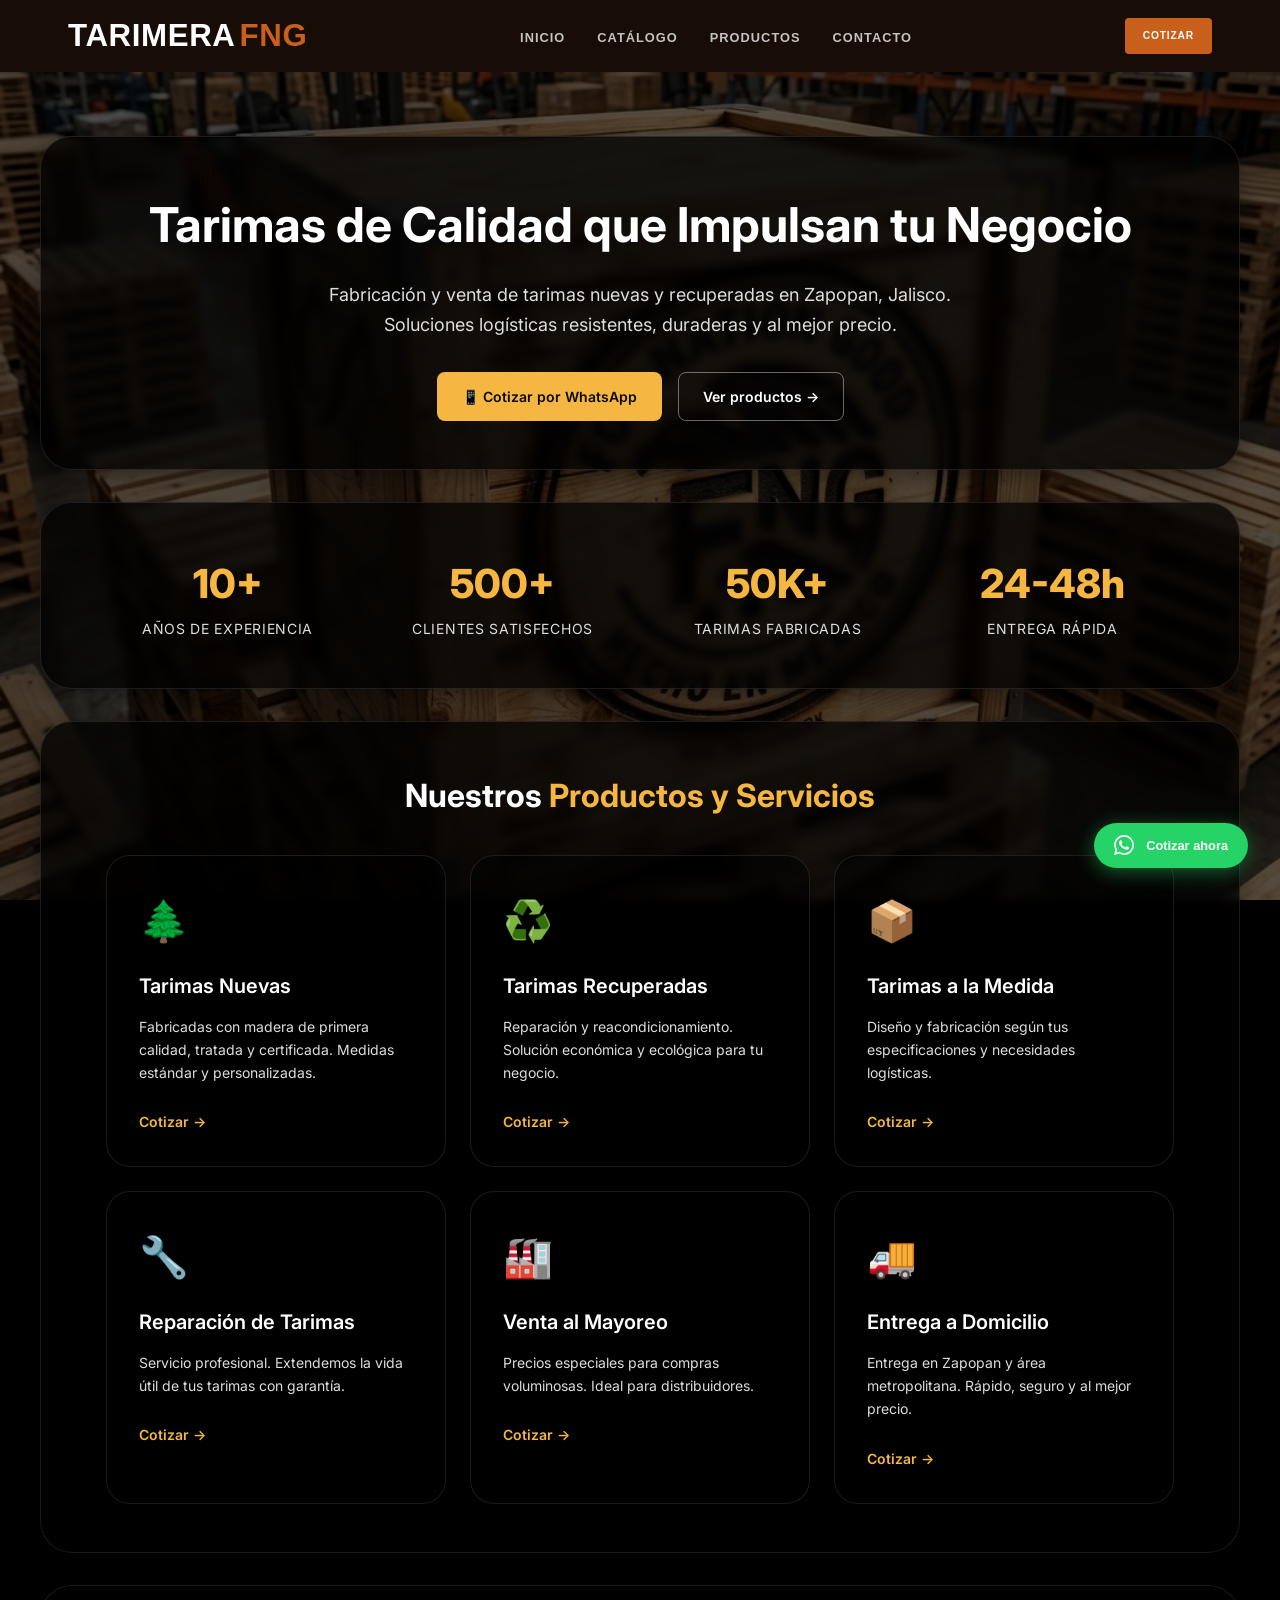
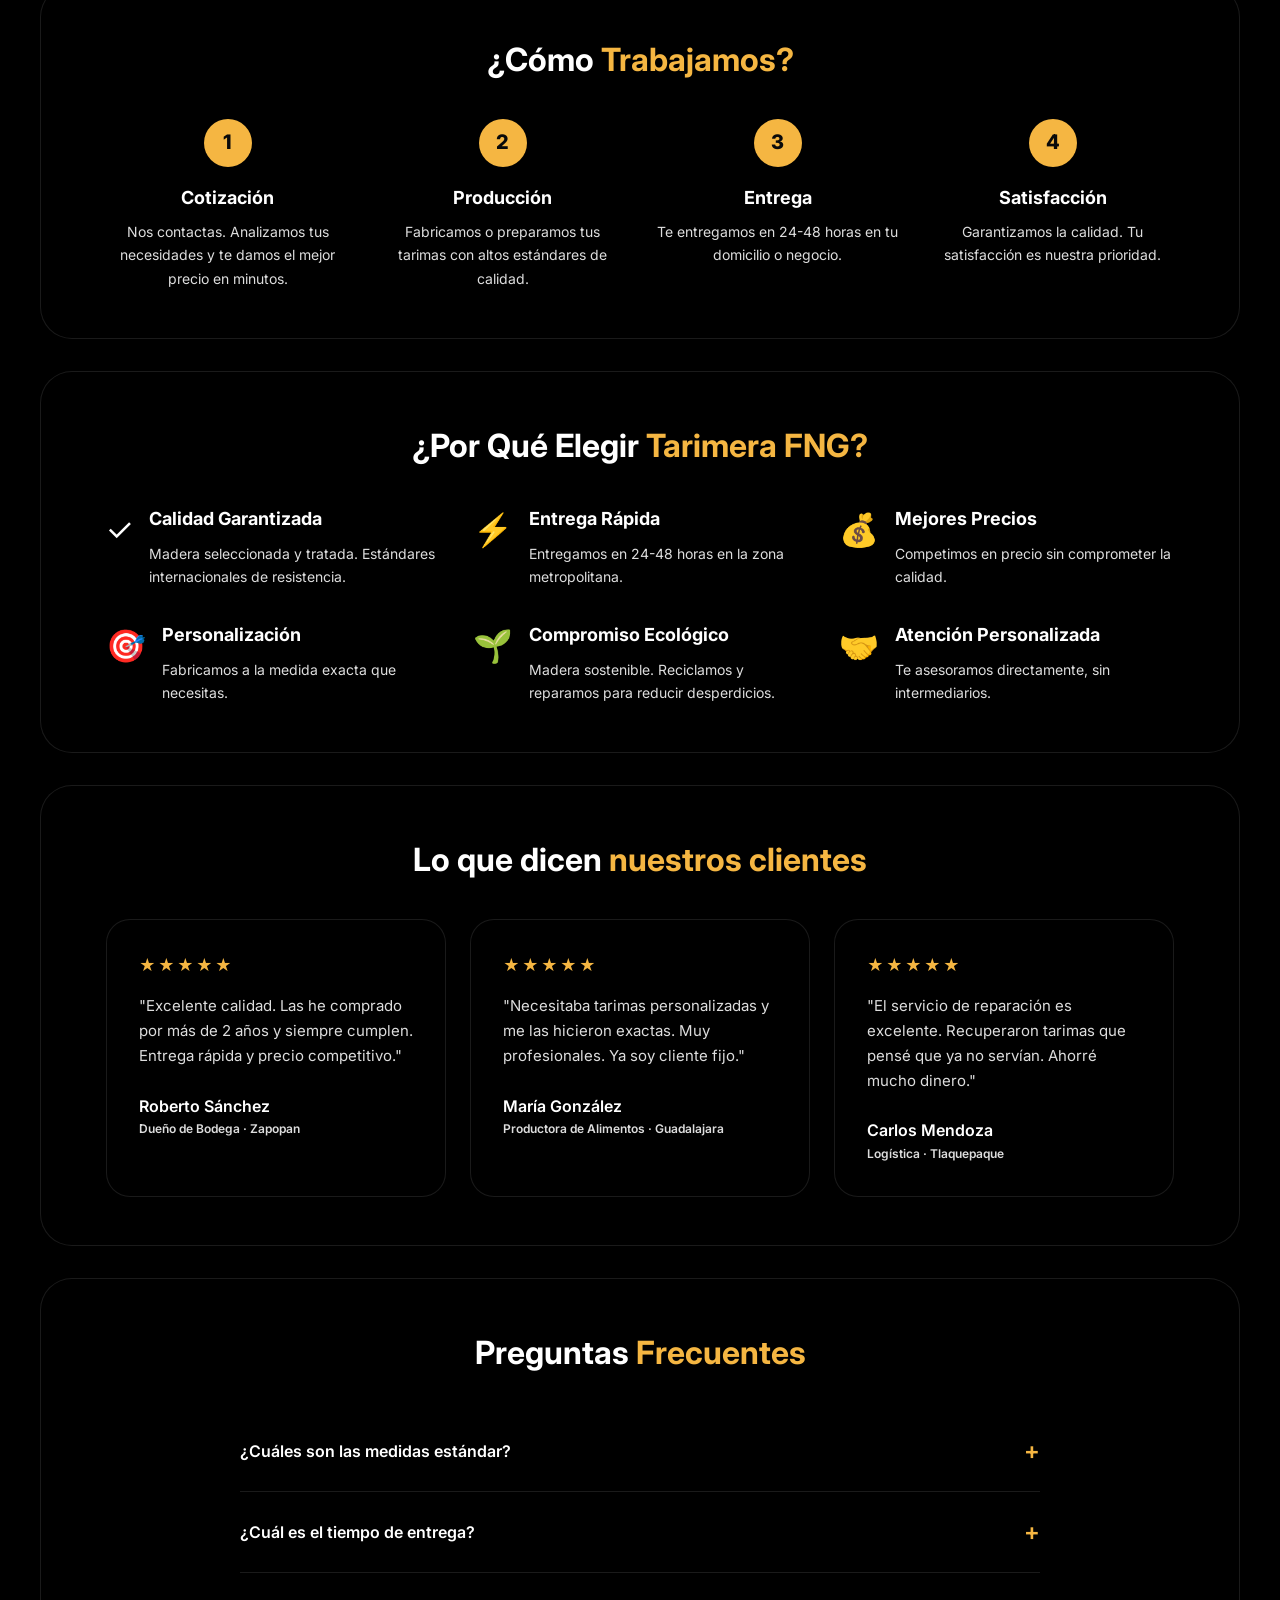
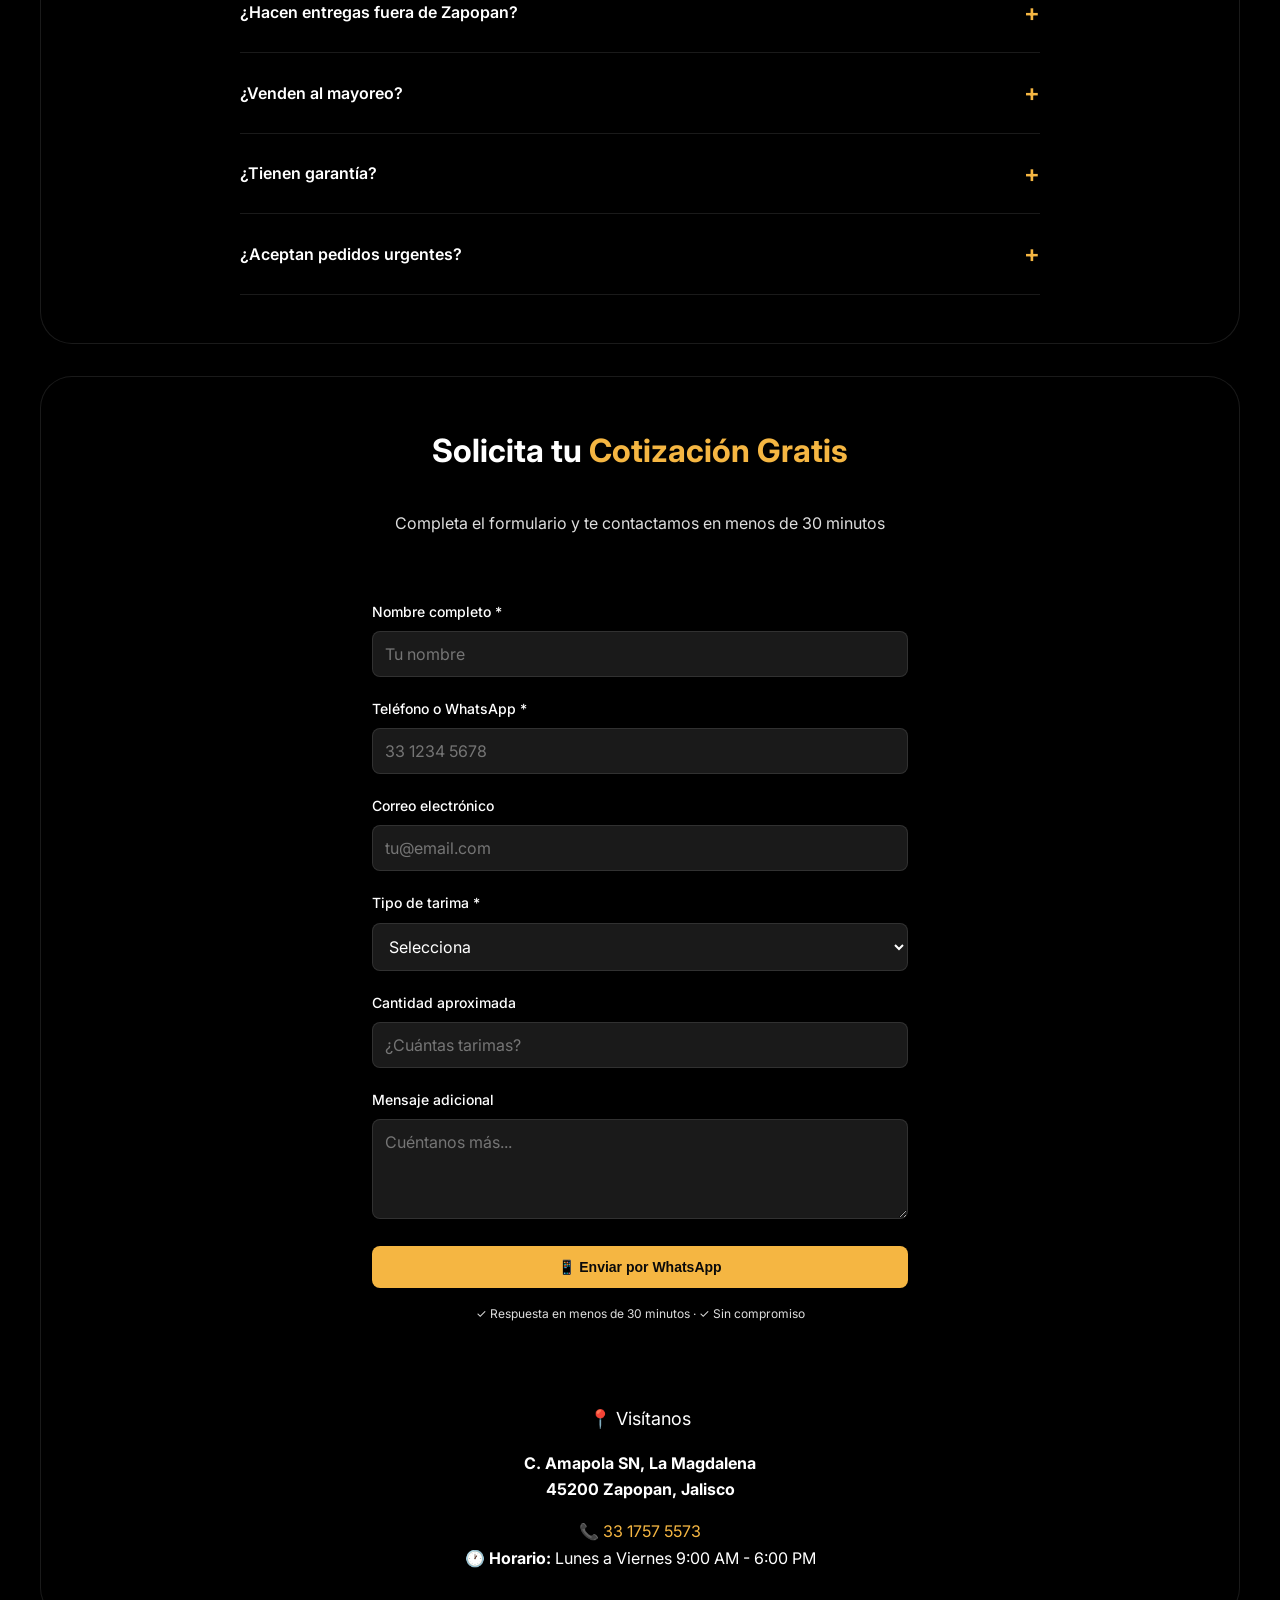
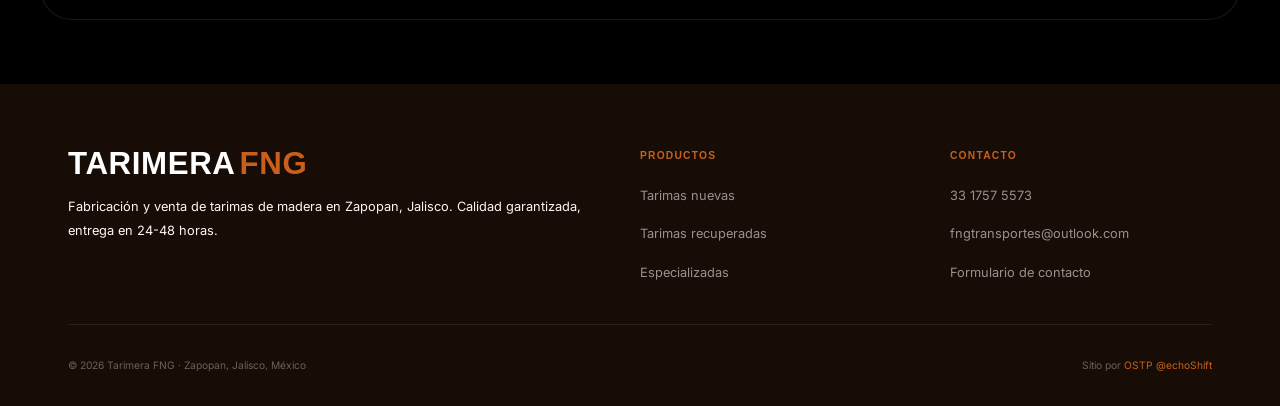
==== commit 956722ef: "Update contact email in footer section apdate" ====
--- a/landing-tarimas.html
+++ b/landing-tarimas.html
@@ -382,6 +382,7 @@
 
   <!-- FONDO FIJO CON CARRUSEL -->
   <div class="bg-carousel">
+    <div class="bg-slide" style="background-image: url('src/img/slides/background.png');"></div>
     <div class="bg-slide" style="background-image: url('src/img/slides/tarimas-de-madera-en-guadalajara-jalisco.jpg');"></div>
     <div class="bg-slide" style="background-image: url('src/img/slides/tarimas-de-madera.jpg');"></div>
     <div class="bg-slide" style="background-image: url('src/img/slides/transporte-de-tarimas-de-madera.jpg');"></div>
@@ -543,7 +544,7 @@
             <p class="tn-footer-heading">Contacto</p>
             <ul class="tn-footer-links">
               <li><a href="tel:3317575573">33 1757 5573</a></li>
-              <li><a href="mailto:ventas@tarimerafng.com">ventas@tarimerafng.com</a></li>
+              <li><a href="mailto:fngtransportes@outlook.com">fngtransportes@outlook.com</a></li>
               <li><a href="contacto.html">Formulario de contacto</a></li>
             </ul>
           </div>
